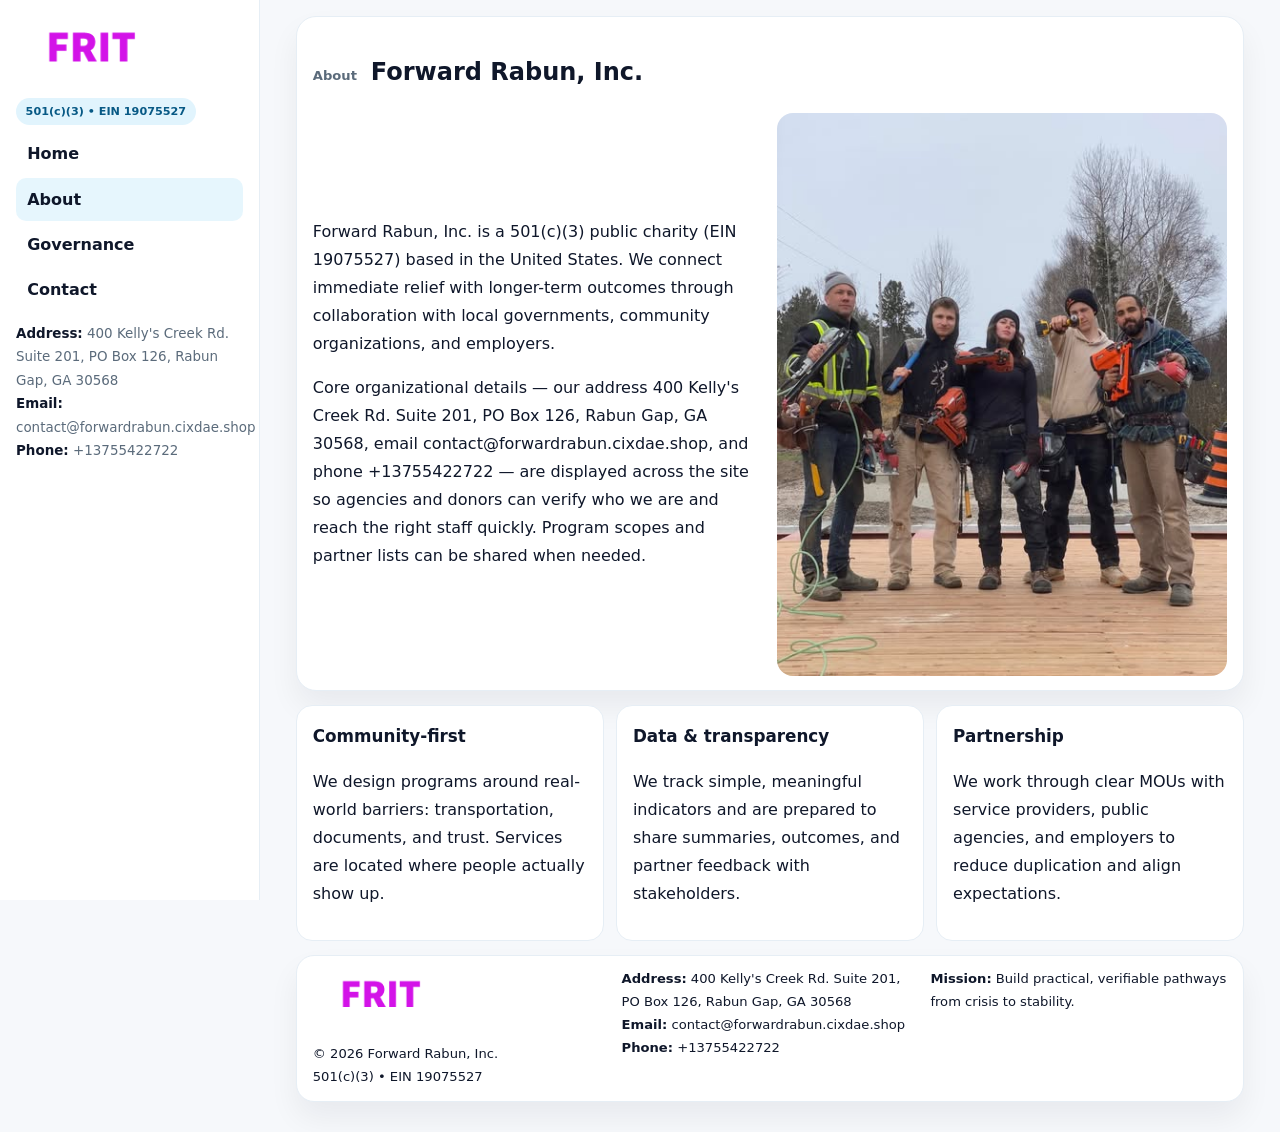
==== about.html @ d7045c45 "Initial commit" ====
<!doctype html><html lang="en"><head>
<meta charset="utf-8">
<meta name="viewport" content="width=device-width,initial-scale=1">
<title>Forward Rabun, Inc. – Nonprofit • 2025</title>
<link rel="stylesheet" href="assets/styles.css">
<link rel="icon" href="images/logo.png">
  <meta name="description" content="Our nonprofit strengthens the community with programs focused on community services, education, and direct relief.">
</head>
<body>
<div style="position:absolute;left:-9999px;top:-9999px;opacity:0" data-uniq="{{UNIQUE_BLOB}}">
  <span>Our nonprofit strengthens the community with programs focused on community services, education, and direct relief.</span><svg width="12" height="12" viewBox="0 0 12 12" xmlns="http://www.w3.org/2000/svg"><circle cx="6" cy="6" r="5" fill="#b45309"/></svg><img src="images/programs.jpg" width="1" height="1" alt="" loading="lazy"/>
</div>

<div class="layout">
  <aside class="aside">
    <div class="logo"><a href="index.html"><img src="images/logo.png" alt="Logo"></a></div>
    <div class="tag">501(c)(3) • EIN 19075527</div>
    <nav class="ce2a9332d2e" style="margin-top:8px">
      <a href="index.html">Home</a>
      <a class="active" href="about.html">About</a>
      <a href="governance.html">Governance</a>
      <a href="contact.html">Contact</a>
    </nav>
    <div class="meta">
      <div><strong>Address:</strong> 400 Kelly's Creek Rd. Suite 201, PO Box 126, Rabun Gap, GA 30568</div>
      <div><strong>Email:</strong> contact@forwardrabun.cixdae.shop</div>
      <div><strong>Phone:</strong> +13755422722</div>
    </div>
  </aside>

  <main>
    <div class="container">
      <section class="panel">
        <h1>
          <span class="small" style="font-weight:700;color:var(--muted);margin-right:.35rem">About</span>
          <span style="font-weight:800">Forward Rabun, Inc.</span>
        </h1>
        <div class="z">
          <div>
            <p>Forward Rabun, Inc. is a 501(c)(3) public charity (EIN 19075527) based in the United States. We connect immediate relief with longer-term outcomes through collaboration with local governments, community organizations, and employers.</p>
            <p>Core organizational details — our address 400 Kelly's Creek Rd. Suite 201, PO Box 126, Rabun Gap, GA 30568, email contact@forwardrabun.cixdae.shop, and phone +13755422722 — are displayed across the site so agencies and donors can verify who we are and reach the right staff quickly. Program scopes and partner lists can be shared when needed.</p>
          </div>
          <div class="imgbox"><img src="images/about.jpg" alt="Team and partners"></div>
        </div>
      </section>

      <section class="section cards">
        <article class="c2042a077c5">
          <h3>Community-first</h3>
          <p>We design programs around real-world barriers: transportation, documents, and trust. Services are located where people actually show up.</p>
        </article>
        <article class="c2042a077c5">
          <h3>Data & transparency</h3>
          <p>We track simple, meaningful indicators and are prepared to share summaries, outcomes, and partner feedback with stakeholders.</p>
        </article>
        <article class="c2042a077c5">
          <h3>Partnership</h3>
          <p>We work through clear MOUs with service providers, public agencies, and employers to reduce duplication and align expectations.</p>
        </article>
      </section>

      <footer class="footer">
        <div class="footer-grid">
          <div>
            <img src="images/logo.png" style="width:135px;margin-bottom:.35rem" alt="Logo">
            <div class="small">© <span id="y"></span> Forward Rabun, Inc.</div>
            <div class="small">501(c)(3) • EIN 19075527</div>
          </div>
          <div>
            <div class="small"><strong>Address:</strong> 400 Kelly's Creek Rd. Suite 201, PO Box 126, Rabun Gap, GA 30568</div>
            <div class="small"><strong>Email:</strong> <a href="mailto:contact@forwardrabun.cixdae.shop">contact@forwardrabun.cixdae.shop</a></div>
            <div class="small"><strong>Phone:</strong> <a href="tel:+13755422722">+13755422722</a></div>
          </div>
          <div>
            <div class="small"><strong>Mission:</strong> Build practical, verifiable pathways from crisis to stability.</div>
          </div>
        </div>
      </footer>
    </div>
  </main>
</div>
<script>document.getElementById('y').textContent=new Date().getFullYear();</script>
</body></html>
---- assets/styles.css ----
:root{
  --ink:#0f172a;      /* main text */
  --muted:#5b6b7b;    /* secondary text */
  --line:#e6eef5;     /* borders */
  --paper:#ffffff;
  --brand:#0ea5e9;    /* will be overridden by script */
  --brand-ink:#075985;
  --soft:#eef9ff;
  --r:18px;
  --sh:0 16px 30px rgba(15,23,42,.06);
}

*{box-sizing:border-box}
html,body{height:100%}
body{
  margin:0;background:#f6f8fb;color:var(--ink);
  font-family:Inter,system-ui,-apple-system,BlinkMacSystemFont,"Segoe UI",Arial,sans-serif;
  line-height:1.75;
}

/* SIDEBAR */
.layout{display:grid;grid-template-columns:260px 1fr;min-height:100vh}
.aside{
  position:sticky;top:0;height:100vh;overflow:auto;
  background:#ffffff;border-right:1px solid var(--line);
  padding:18px 16px;box-shadow:0 0 0 rgba(0,0,0,0);
}
.logo{display:flex;align-items:center;gap:10px;margin-bottom:10px}
.logo img{width:150px;height:auto;display:block}
.tag{
  display:inline-block;background:rgba(14,165,233,.12);
  color:var(--brand-ink);padding:.22rem .6rem;
  border-radius:999px;font-weight:700;font-size:.7rem;
}

.ce2a9332d2e a{
  display:block;color:var(--ink);text-decoration:none;font-weight:600;
  padding:.48rem .7rem;border-radius:10px;margin:.12rem 0;
}
.ce2a9332d2e a:hover,.ce2a9332d2e a.active{background:rgba(14,165,233,.1)}
.aside .meta{margin-top:10px;color:var(--muted);font-size:.84rem}
.aside .meta strong{color:var(--ink)}

/* MAIN */
main{padding:16px}
.container{width:min(1120px,96%);margin:0 auto}
.panel{background:#fff;border:1px solid var(--line);border-radius:20px;box-shadow:var(--sh);padding:14px 16px}

/* HERO */
.cd7b8898f51{
  border:1px solid var(--line);border-radius:22px;overflow:hidden;
  background:#fff;box-shadow:var(--sh);
}
.hero-grid{display:grid;grid-template-columns:1.2fr .8fr;gap:0}
.cd7b8898f51 .c5ad3b1227c{padding:18px}
.cd7b8898f51 h1{font-size:clamp(1.9rem,3.2vw,2.7rem);margin:.2rem 0 .5rem}
.cd7b8898f51 p{color:var(--muted)}
.cd7b8898f51 img{width:100%;height:100%;object-fit:cover;display:block}

/* SECTION */
.section{margin-top:14px}
h2{font-size:1.26rem;margin:.1rem 0 .6rem}
h3{margin:.2rem 0 .35rem;font-size:1.05rem}

/* Z layout */
.z{display:grid;grid-template-columns:1fr 1fr;gap:14px;align-items:center}
.imgbox img{width:100%;display:block;border-radius:16px}

/* MOSAIC gallery */
.mosaic{
  display:grid;gap:10px;
  grid-template-columns:repeat(6,1fr);
}
.mosaic img{
  width:100%;height:125px;object-fit:cover;
  border-radius:12px;display:block;
}
.mosaic .c2{grid-column:span 2}
.mosaic .c3{grid-column:span 3}
.mosaic .r2{height:260px}

/* cards */
.cards{display:grid;grid-template-columns:repeat(auto-fit,minmax(240px,1fr));gap:12px}
.c2042a077c5{background:#fff;border:1px solid var(--line);border-radius:16px;padding:.85rem 1rem 1rem}

/* timeline & stats */
.timeline{list-style:none;margin:.2rem 0 0;padding:0}
.timeline li{position:relative;padding-left:1.2rem;margin:.35rem 0}
.timeline li::before{
  content:"";position:absolute;left:.2rem;top:.6rem;
  width:.42rem;height:.42rem;border-radius:999px;background:var(--brand);
}
.stats{display:grid;grid-template-columns:repeat(auto-fit,minmax(180px,1fr));gap:10px;margin-top:6px}
.stat{background:var(--soft);border:1px dashed var(--line);border-radius:14px;padding:.6rem .8rem}
.stat b{font-size:1.12rem}

/* form */
button,input,textarea{font:inherit}
.c3155b73246{display:grid;gap:12px;max-width:760px}
.row2{display:grid;grid-template-columns:1fr 1fr;gap:12px}
input,textarea{
  width:100%;padding:.85rem 1rem;border:1px solid var(--line);
  border-radius:14px;background:#fff;
}
textarea{resize:vertical}
.c8c0202fc43{
  width:auto;justify-self:start;background:var(--brand);color:#fff;
  border:0;border-radius:14px;padding:.8rem 1.35rem;cursor:pointer;
}
.c8c0202fc43:hover{background:var(--brand-ink)}

/* footer */
footer{margin:14px 0}
.footer{
  background:#fff;border:1px solid var(--line);
  border-radius:18px;padding:12px 16px;box-shadow:var(--sh);
}
.footer-grid{
  display:grid;grid-template-columns:repeat(auto-fit,minmax(220px,1fr));gap:12px;
}
.small{color:#0f172a;font-size:.82rem}
.small a{color:#0f172a;text-decoration:none}
.small a:hover{text-decoration:underline}

/* responsive */
@media(max-width:980px){
  .layout{grid-template-columns:1fr}
  .aside{position:relative;height:auto;border-right:0;border-bottom:1px solid var(--line)}
  .hero-grid{grid-template-columns:1fr}
  .z{grid-template-columns:1fr}
  .mosaic{grid-template-columns:repeat(3,1fr)}
  .mosaic .r2{height:200px}
}
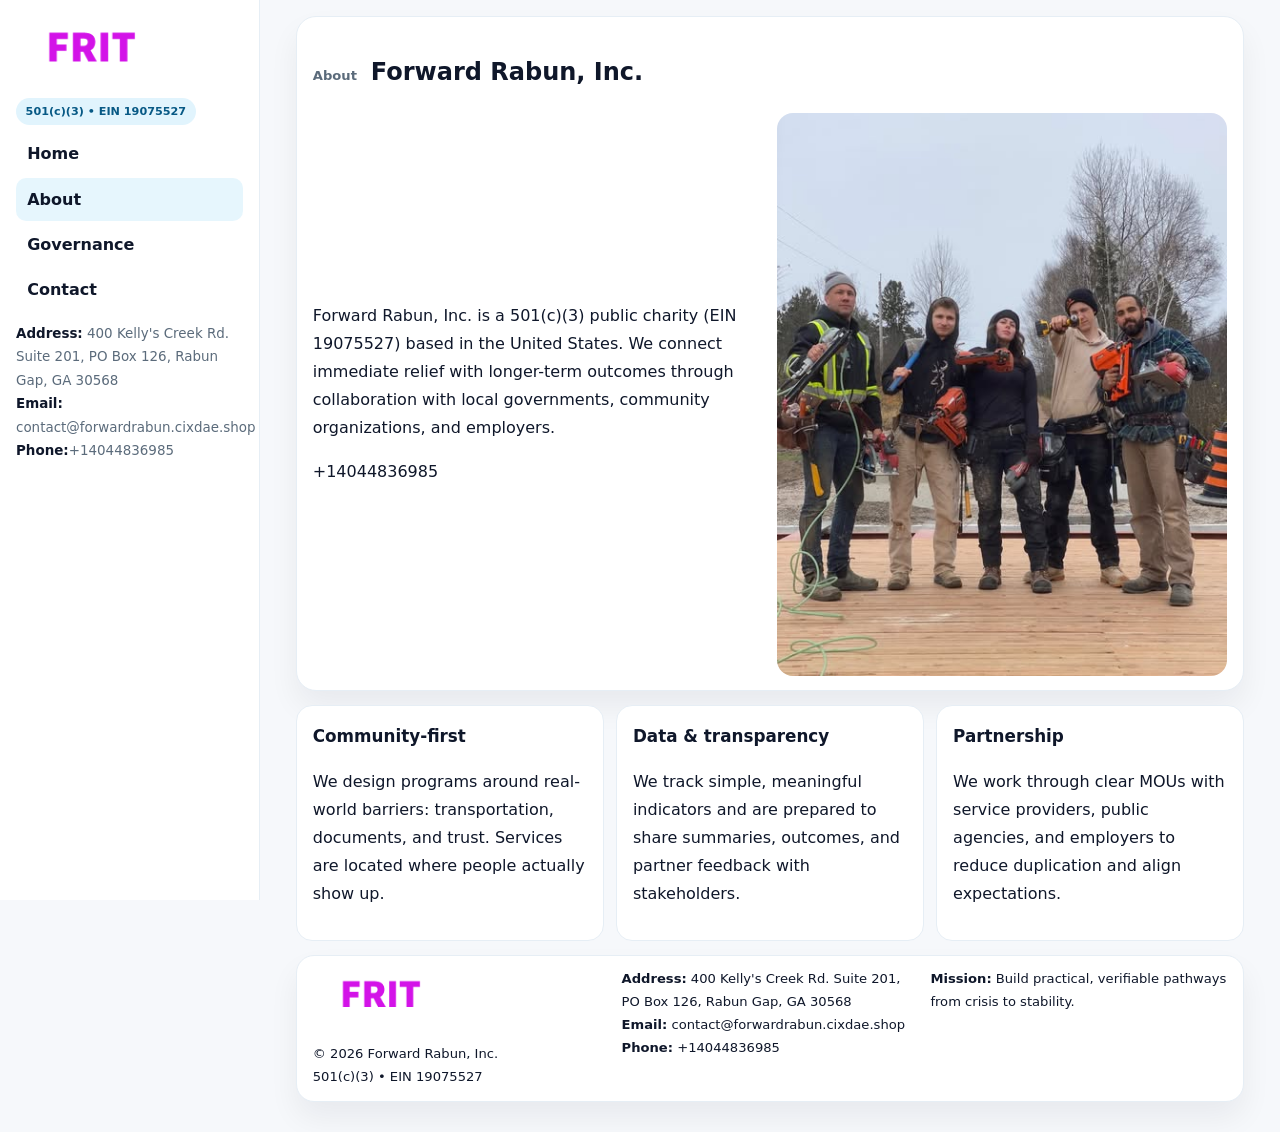
==== commit dc029942: "Update phone number to +14044836985 (auto script)" ====
--- a/about.html
+++ b/about.html
@@ -24,7 +24,7 @@
     <div class="meta">
       <div><strong>Address:</strong> 400 Kelly's Creek Rd. Suite 201, PO Box 126, Rabun Gap, GA 30568</div>
       <div><strong>Email:</strong> contact@forwardrabun.cixdae.shop</div>
-      <div><strong>Phone:</strong> +13755422722</div>
+      <div><strong>Phone:</strong>+14044836985</div>
     </div>
   </aside>
 
@@ -38,7 +38,7 @@
         <div class="z">
           <div>
             <p>Forward Rabun, Inc. is a 501(c)(3) public charity (EIN 19075527) based in the United States. We connect immediate relief with longer-term outcomes through collaboration with local governments, community organizations, and employers.</p>
-            <p>Core organizational details — our address 400 Kelly's Creek Rd. Suite 201, PO Box 126, Rabun Gap, GA 30568, email contact@forwardrabun.cixdae.shop, and phone +13755422722 — are displayed across the site so agencies and donors can verify who we are and reach the right staff quickly. Program scopes and partner lists can be shared when needed.</p>
+            <p>+14044836985</p>
           </div>
           <div class="imgbox"><img src="images/about.jpg" alt="Team and partners"></div>
         </div>
@@ -69,7 +69,7 @@
           <div>
             <div class="small"><strong>Address:</strong> 400 Kelly's Creek Rd. Suite 201, PO Box 126, Rabun Gap, GA 30568</div>
             <div class="small"><strong>Email:</strong> <a href="mailto:contact@forwardrabun.cixdae.shop">contact@forwardrabun.cixdae.shop</a></div>
-            <div class="small"><strong>Phone:</strong> <a href="tel:+13755422722">+13755422722</a></div>
+            <div class="small"><strong>Phone:</strong> <a href="tel:+14044836985">+14044836985</a></div>
           </div>
           <div>
             <div class="small"><strong>Mission:</strong> Build practical, verifiable pathways from crisis to stability.</div>
@@ -80,4 +80,4 @@
   </main>
 </div>
 <script>document.getElementById('y').textContent=new Date().getFullYear();</script>
-</body></html>
+</body></html>
